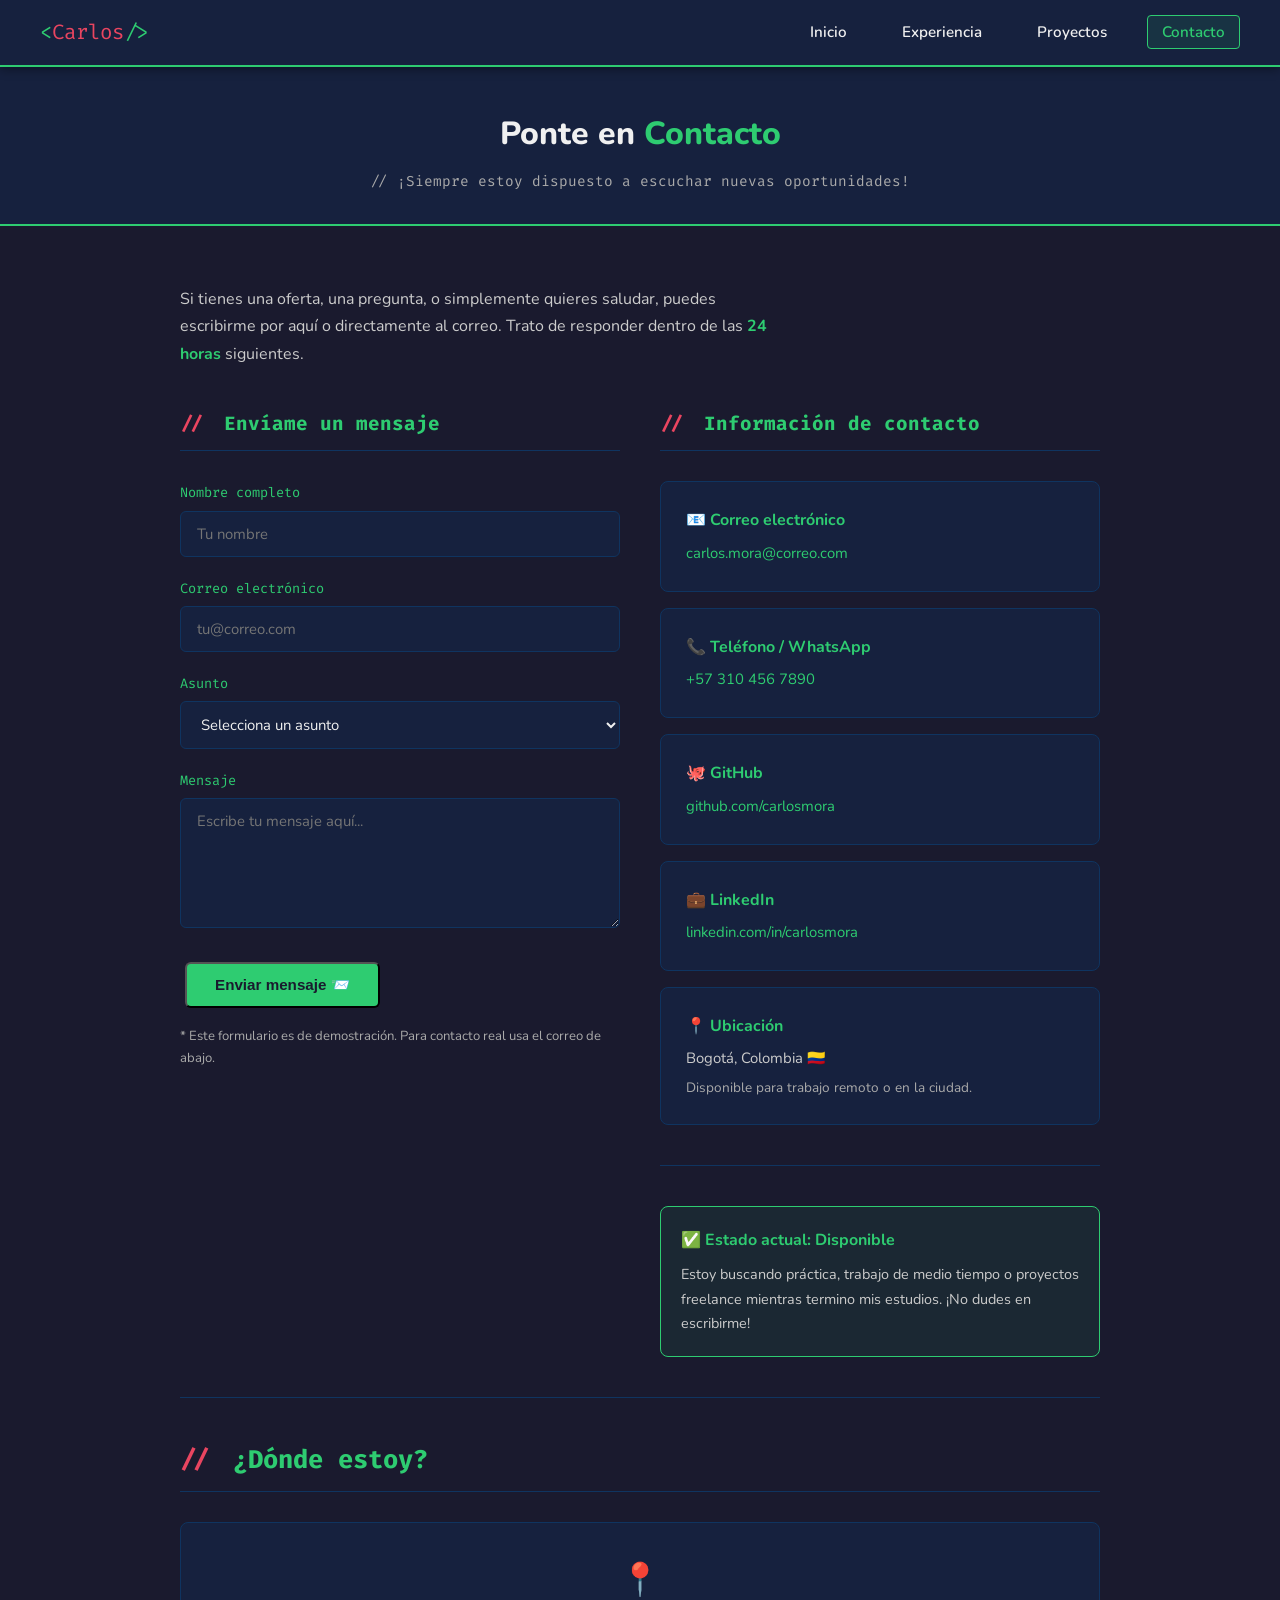
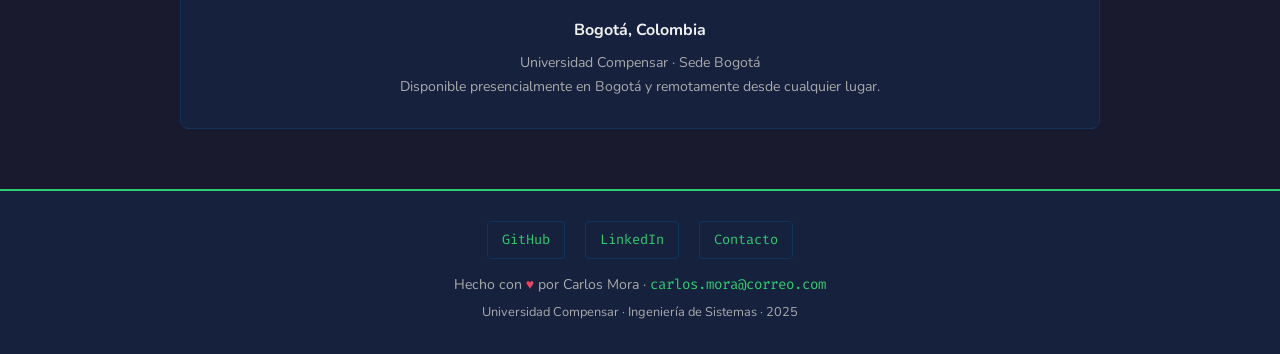
==== pages/contacto.html @ 98360e1f "primer commit" ====
<!DOCTYPE html>
<html lang="es">
<head>
  <meta charset="UTF-8" />
  <meta name="viewport" content="width=device-width, initial-scale=1.0" />
  <title>Carlos Mora | Contacto</title>
  <link rel="stylesheet" href="../css/styles.css" />
</head>
<body>

  <!-- ===== NAVEGACIÓN ===== -->
  <nav>
    <a href="../index.html" class="nav-logo">&lt;<span>Carlos</span>/&gt;</a>
    <ul>
      <li><a href="../index.html">Inicio</a></li>
      <li><a href="experiencia.html">Experiencia</a></li>
      <li><a href="proyectos.html">Proyectos</a></li>
      <li><a href="contacto.html" class="activo">Contacto</a></li>
    </ul>
  </nav>

  <!-- ===== ENCABEZADO ===== -->
  <div class="page-header">
    <h1>Ponte en <span>Contacto</span></h1>
    <p>// ¡Siempre estoy dispuesto a escuchar nuevas oportunidades!</p>
  </div>

  <section>

    <!-- Intro -->
    <p style="color:#cccccc; margin-bottom:40px; max-width:600px;">
      Si tienes una oferta, una pregunta, o simplemente quieres saludar, 
      puedes escribirme por aquí o directamente al correo. 
      Trato de responder dentro de las <strong style="color:var(--verde)">24 horas</strong> siguientes.
    </p>

    <!-- Layout de dos columnas -->
    <div style="display:grid; grid-template-columns:1fr 1fr; gap:40px; align-items:start;">

      <!-- ===== FORMULARIO ===== -->
      <div>
        <h2 class="seccion-titulo" style="font-size:1.2rem;"><span>//</span> Envíame un mensaje</h2>

        <div class="form-grupo">
          <label for="nombre">Nombre completo</label>
          <input type="text" id="nombre" name="nombre" placeholder="Tu nombre" />
        </div>

        <div class="form-grupo">
          <label for="correo">Correo electrónico</label>
          <input type="email" id="correo" name="correo" placeholder="tu@correo.com" />
        </div>

        <div class="form-grupo">
          <label for="asunto">Asunto</label>
          <select id="asunto" name="asunto">
            <option value="">Selecciona un asunto</option>
            <option value="trabajo">Oferta laboral</option>
            <option value="practica">Práctica / Pasantía</option>
            <option value="freelance">Proyecto freelance</option>
            <option value="otro">Otro</option>
          </select>
        </div>

        <div class="form-grupo">
          <label for="mensaje">Mensaje</label>
          <textarea id="mensaje" name="mensaje" placeholder="Escribe tu mensaje aquí..."></textarea>
        </div>

        <button class="btn" onclick="alert('¡Gracias por escribir! (Formulario de demostración)')">
          Enviar mensaje 📨
        </button>

        <p style="color:var(--gris); font-size:0.82rem; margin-top:12px;">
          * Este formulario es de demostración. Para contacto real usa el correo de abajo.
        </p>
      </div>

      <!-- ===== INFORMACIÓN DE CONTACTO ===== -->
      <div>
        <h2 class="seccion-titulo" style="font-size:1.2rem;"><span>//</span> Información de contacto</h2>

        <div class="card" style="margin-bottom:16px;">
          <h3 style="font-size:1rem;">📧 Correo electrónico</h3>
          <p style="margin-top:6px;">
            <a href="mailto:carlos.mora@correo.com" style="color:var(--verde); text-decoration:none;">
              carlos.mora@correo.com
            </a>
          </p>
        </div>

        <div class="card" style="margin-bottom:16px;">
          <h3 style="font-size:1rem;">📞 Teléfono / WhatsApp</h3>
          <p style="margin-top:6px;">
            <a href="tel:+573104567890" style="color:var(--verde); text-decoration:none;">
              +57 310 456 7890
            </a>
          </p>
        </div>

        <div class="card" style="margin-bottom:16px;">
          <h3 style="font-size:1rem;">🐙 GitHub</h3>
          <p style="margin-top:6px;">
            <a href="https://github.com/" target="_blank" style="color:var(--verde); text-decoration:none;">
              github.com/carlosmora
            </a>
          </p>
        </div>

        <div class="card" style="margin-bottom:16px;">
          <h3 style="font-size:1rem;">💼 LinkedIn</h3>
          <p style="margin-top:6px;">
            <a href="https://linkedin.com/" target="_blank" style="color:var(--verde); text-decoration:none;">
              linkedin.com/in/carlosmora
            </a>
          </p>
        </div>

        <div class="card">
          <h3 style="font-size:1rem;">📍 Ubicación</h3>
          <p style="margin-top:6px; color:#cccccc;">Bogotá, Colombia 🇨🇴</p>
          <p style="color:var(--gris); font-size:0.85rem; margin-top:4px;">
            Disponible para trabajo remoto o en la ciudad.
          </p>
        </div>

        <hr class="divisor" />

        <!-- Disponibilidad -->
        <div style="background-color:rgba(46,204,113,0.08); border:1px solid var(--verde); 
                    border-radius:8px; padding:20px; margin-top:10px;">
          <h3 style="color:var(--verde); margin-bottom:8px; font-size:1rem;">
            ✅ Estado actual: Disponible
          </h3>
          <p style="color:#cccccc; font-size:0.9rem;">
            Estoy buscando práctica, trabajo de medio tiempo o proyectos freelance 
            mientras termino mis estudios. ¡No dudes en escribirme!
          </p>
        </div>
      </div>

    </div>

    <hr class="divisor" />

    <!-- Sección de mapa (placeholder) -->
    <h2 class="seccion-titulo"><span>//</span> ¿Dónde estoy?</h2>
    <div style="background-color:var(--azul-medio); border:1px solid var(--azul-panel); 
                border-radius:8px; padding:30px; text-align:center; color:var(--gris);">
      <p style="font-size:2rem; margin-bottom:10px;">📍</p>
      <p><strong style="color:var(--blanco)">Bogotá, Colombia</strong></p>
      <p style="font-size:0.88rem; margin-top:6px;">
        Universidad Compensar · Sede Bogotá<br/>
        Disponible presencialmente en Bogotá y remotamente desde cualquier lugar.
      </p>
    </div>

  </section>

  <!-- ===== FOOTER ===== -->
  <footer>
    <div class="redes">
      <a href="https://github.com/" target="_blank">GitHub</a>
      <a href="https://linkedin.com/" target="_blank">LinkedIn</a>
      <a href="contacto.html">Contacto</a>
    </div>
    <p>Hecho con <span style="color:var(--acento)">♥</span> por Carlos Mora · 
       <span class="codigo text-verde">carlos.mora@correo.com</span>
    </p>
    <p style="margin-top:6px; font-size:0.8rem;">Universidad Compensar · Ingeniería de Sistemas · 2025</p>
  </footer>

</body>
</html>
---- css/styles.css ----
/* =============================================
   HOJA DE VIDA - Carlos Andrés Mora Rincón
   Estilos principales del sitio
   ============================================= */

/* Fuentes de Google */
@import url('https://fonts.googleapis.com/css2?family=Fira+Code:wght@300;400;500&family=Nunito:wght@300;400;600;700;800&display=swap');

/* Variables de color */
:root {
  --verde: #2ecc71;
  --verde-oscuro: #27ae60;
  --azul-oscuro: #1a1a2e;
  --azul-medio: #16213e;
  --azul-panel: #0f3460;
  --blanco: #f0f0f0;
  --gris: #aaaaaa;
  --acento: #e94560;
  --fuente-codigo: 'Fira Code', monospace;
  --fuente-texto: 'Nunito', sans-serif;
}

/* Reset básico */
* {
  margin: 0;
  padding: 0;
  box-sizing: border-box;
}

body {
  background-color: var(--azul-oscuro);
  color: var(--blanco);
  font-family: var(--fuente-texto);
  line-height: 1.7;
}

/* ---- BARRA DE NAVEGACIÓN ---- */
nav {
  background-color: var(--azul-medio);
  padding: 15px 40px;
  display: flex;
  justify-content: space-between;
  align-items: center;
  position: sticky;
  top: 0;
  z-index: 100;
  border-bottom: 2px solid var(--verde);
  box-shadow: 0 2px 10px rgba(0,0,0,0.4);
}

.nav-logo {
  font-family: var(--fuente-codigo);
  font-size: 1.3rem;
  color: var(--verde);
  text-decoration: none;
}

.nav-logo span {
  color: var(--acento);
}

nav ul {
  list-style: none;
  display: flex;
  gap: 25px;
}

nav ul li a {
  color: var(--blanco);
  text-decoration: none;
  font-size: 0.95rem;
  font-weight: 600;
  padding: 6px 14px;
  border-radius: 4px;
  transition: all 0.3s ease;
  border: 1px solid transparent;
}

nav ul li a:hover,
nav ul li a.activo {
  color: var(--verde);
  border-color: var(--verde);
  background-color: rgba(46, 204, 113, 0.1);
}

/* ---- HERO / ENCABEZADO PRINCIPAL ---- */
.hero {
  background: linear-gradient(135deg, var(--azul-medio) 0%, var(--azul-panel) 100%);
  padding: 80px 40px;
  text-align: center;
  border-bottom: 3px solid var(--verde);
  position: relative;
  overflow: hidden;
}

.hero::before {
  content: '</>';
  font-family: var(--fuente-codigo);
  font-size: 15rem;
  color: rgba(46, 204, 113, 0.04);
  position: absolute;
  top: -20px;
  right: -30px;
  pointer-events: none;
}

.hero-foto {
  width: 150px;
  height: 150px;
  border-radius: 50%;
  border: 4px solid var(--verde);
  object-fit: cover;
  margin-bottom: 20px;
  box-shadow: 0 0 25px rgba(46, 204, 113, 0.4);
}

.hero h1 {
  font-size: 2.5rem;
  font-weight: 800;
  margin-bottom: 8px;
}

.hero h1 span {
  color: var(--verde);
}

.hero .subtitulo {
  font-family: var(--fuente-codigo);
  color: var(--acento);
  font-size: 1.1rem;
  margin-bottom: 15px;
}

.hero p.descripcion {
  max-width: 600px;
  margin: 0 auto 30px;
  color: var(--gris);
  font-size: 1rem;
}

.btn {
  display: inline-block;
  padding: 12px 28px;
  background-color: var(--verde);
  color: var(--azul-oscuro);
  text-decoration: none;
  border-radius: 6px;
  font-weight: 700;
  font-size: 0.95rem;
  transition: all 0.3s ease;
  margin: 5px;
}

.btn:hover {
  background-color: var(--verde-oscuro);
  transform: translateY(-2px);
  box-shadow: 0 5px 15px rgba(46,204,113,0.3);
}

.btn-outline {
  background-color: transparent;
  border: 2px solid var(--verde);
  color: var(--verde);
}

.btn-outline:hover {
  background-color: var(--verde);
  color: var(--azul-oscuro);
}

/* ---- SECCIONES GENERALES ---- */
section {
  padding: 60px 40px;
  max-width: 1000px;
  margin: 0 auto;
}

.seccion-titulo {
  font-family: var(--fuente-codigo);
  font-size: 1.6rem;
  color: var(--verde);
  margin-bottom: 30px;
  padding-bottom: 10px;
  border-bottom: 1px solid var(--azul-panel);
}

.seccion-titulo span {
  color: var(--acento);
  margin-right: 8px;
}

/* ---- TARJETAS ---- */
.card {
  background-color: var(--azul-medio);
  border: 1px solid var(--azul-panel);
  border-radius: 8px;
  padding: 25px;
  margin-bottom: 20px;
  transition: border-color 0.3s ease;
}

.card:hover {
  border-color: var(--verde);
}

.card h3 {
  color: var(--verde);
  margin-bottom: 6px;
  font-size: 1.1rem;
}

.card .institucion {
  font-family: var(--fuente-codigo);
  color: var(--acento);
  font-size: 0.85rem;
  margin-bottom: 10px;
}

.card .periodo {
  font-size: 0.82rem;
  color: var(--gris);
  margin-bottom: 10px;
}

.card p {
  color: #cccccc;
  font-size: 0.93rem;
}

/* ---- TABLA DE HABILIDADES ---- */
.tabla-habilidades {
  width: 100%;
  border-collapse: collapse;
  margin-top: 20px;
  font-size: 0.92rem;
}

.tabla-habilidades thead {
  background-color: var(--azul-panel);
}

.tabla-habilidades th {
  padding: 12px 16px;
  text-align: left;
  color: var(--verde);
  font-family: var(--fuente-codigo);
  font-weight: 500;
  border-bottom: 2px solid var(--verde);
}

.tabla-habilidades td {
  padding: 11px 16px;
  border-bottom: 1px solid var(--azul-panel);
  color: #cccccc;
}

.tabla-habilidades tr:hover td {
  background-color: rgba(46, 204, 113, 0.05);
}

.nivel-barra {
  height: 8px;
  background-color: var(--azul-panel);
  border-radius: 4px;
  overflow: hidden;
  width: 150px;
}

.nivel-fill {
  height: 100%;
  background: linear-gradient(90deg, var(--verde), var(--verde-oscuro));
  border-radius: 4px;
}

/* ---- DATOS PERSONALES ---- */
.datos-grid {
  display: grid;
  grid-template-columns: 1fr 1fr;
  gap: 16px;
  margin-top: 20px;
}

.dato-item {
  background-color: var(--azul-medio);
  border: 1px solid var(--azul-panel);
  border-radius: 6px;
  padding: 16px 20px;
  display: flex;
  align-items: center;
  gap: 14px;
}

.dato-icono {
  font-size: 1.4rem;
  flex-shrink: 0;
}

.dato-label {
  font-size: 0.75rem;
  color: var(--gris);
  font-family: var(--fuente-codigo);
  text-transform: uppercase;
  letter-spacing: 0.5px;
}

.dato-valor {
  font-size: 0.93rem;
  color: var(--blanco);
  font-weight: 600;
}

/* ---- IDIOMAS ---- */
.idiomas-lista {
  display: flex;
  gap: 20px;
  flex-wrap: wrap;
  margin-top: 20px;
}

.idioma-card {
  background-color: var(--azul-medio);
  border: 1px solid var(--azul-panel);
  border-radius: 8px;
  padding: 20px 30px;
  text-align: center;
  min-width: 140px;
}

.idioma-card .bandera {
  font-size: 2.5rem;
  display: block;
  margin-bottom: 8px;
}

.idioma-card .nombre {
  font-weight: 700;
  display: block;
  margin-bottom: 4px;
}

.idioma-card .nivel-texto {
  font-family: var(--fuente-codigo);
  font-size: 0.8rem;
  color: var(--verde);
}

/* ---- HOBBIES ---- */
.hobbies-grid {
  display: flex;
  flex-wrap: wrap;
  gap: 12px;
  margin-top: 20px;
}

.hobby-tag {
  background-color: var(--azul-panel);
  color: var(--blanco);
  padding: 8px 18px;
  border-radius: 20px;
  font-size: 0.88rem;
  border: 1px solid transparent;
  transition: border-color 0.3s ease, color 0.3s ease;
}

.hobby-tag:hover {
  border-color: var(--verde);
  color: var(--verde);
}

/* ---- FOOTER ---- */
footer {
  background-color: var(--azul-medio);
  border-top: 2px solid var(--verde);
  text-align: center;
  padding: 30px 20px;
  color: var(--gris);
  font-size: 0.88rem;
}

footer a {
  color: var(--verde);
  text-decoration: none;
}

footer .redes {
  display: flex;
  justify-content: center;
  gap: 20px;
  margin-bottom: 14px;
}

footer .redes a {
  font-family: var(--fuente-codigo);
  font-size: 0.85rem;
  padding: 6px 14px;
  border: 1px solid var(--azul-panel);
  border-radius: 4px;
  transition: border-color 0.3s, color 0.3s;
}

footer .redes a:hover {
  border-color: var(--verde);
}

/* ---- DIVISORES ---- */
hr.divisor {
  border: none;
  border-top: 1px solid var(--azul-panel);
  margin: 40px 0;
}

/* ---- BADGE DE TECNOLOGÍA ---- */
.tech-badges {
  display: flex;
  flex-wrap: wrap;
  gap: 8px;
  margin-top: 10px;
}

.badge {
  background-color: rgba(46, 204, 113, 0.12);
  color: var(--verde);
  border: 1px solid rgba(46,204,113,0.3);
  padding: 4px 12px;
  border-radius: 4px;
  font-family: var(--fuente-codigo);
  font-size: 0.8rem;
}

/* ---- PÁGINA INTERNA (PROYECTOS, CONTACTO, ETC.) ---- */
.page-header {
  background: var(--azul-medio);
  padding: 40px 40px 30px;
  border-bottom: 2px solid var(--verde);
  text-align: center;
}

.page-header h1 {
  font-size: 2rem;
  font-weight: 800;
}

.page-header h1 span {
  color: var(--verde);
}

.page-header p {
  color: var(--gris);
  font-family: var(--fuente-codigo);
  font-size: 0.9rem;
  margin-top: 8px;
}

/* ---- PROYECTOS ---- */
.proyecto-card {
  background-color: var(--azul-medio);
  border: 1px solid var(--azul-panel);
  border-radius: 8px;
  padding: 25px;
  margin-bottom: 20px;
  transition: border-color 0.3s;
}

.proyecto-card:hover {
  border-color: var(--verde);
}

.proyecto-card h3 {
  color: var(--verde);
  font-size: 1.15rem;
  margin-bottom: 8px;
}

.proyecto-card .tipo {
  font-family: var(--fuente-codigo);
  color: var(--acento);
  font-size: 0.8rem;
  margin-bottom: 12px;
}

.proyecto-card p {
  color: #cccccc;
  font-size: 0.92rem;
  margin-bottom: 14px;
}

/* ---- FORMULARIO DE CONTACTO ---- */
.form-grupo {
  margin-bottom: 20px;
}

.form-grupo label {
  display: block;
  margin-bottom: 6px;
  font-family: var(--fuente-codigo);
  font-size: 0.85rem;
  color: var(--verde);
}

.form-grupo input,
.form-grupo textarea,
.form-grupo select {
  width: 100%;
  padding: 12px 16px;
  background-color: var(--azul-medio);
  border: 1px solid var(--azul-panel);
  border-radius: 6px;
  color: var(--blanco);
  font-family: var(--fuente-texto);
  font-size: 0.93rem;
  transition: border-color 0.3s;
}

.form-grupo input:focus,
.form-grupo textarea:focus {
  outline: none;
  border-color: var(--verde);
}

.form-grupo textarea {
  min-height: 130px;
  resize: vertical;
}

/* ---- UTILIDADES ---- */
.text-verde { color: var(--verde); }
.text-acento { color: var(--acento); }
.text-gris { color: var(--gris); }
.mt-20 { margin-top: 20px; }
.mb-20 { margin-bottom: 20px; }
.codigo { font-family: var(--fuente-codigo); }

/* ---- RESPONSIVE BÁSICO ---- */
@media (max-width: 700px) {
  nav {
    flex-direction: column;
    gap: 15px;
    padding: 15px 20px;
  }

  nav ul {
    gap: 10px;
    flex-wrap: wrap;
    justify-content: center;
  }

  .hero {
    padding: 50px 20px;
  }

  .hero h1 {
    font-size: 1.8rem;
  }

  section {
    padding: 40px 20px;
  }

  .datos-grid {
    grid-template-columns: 1fr;
  }
}
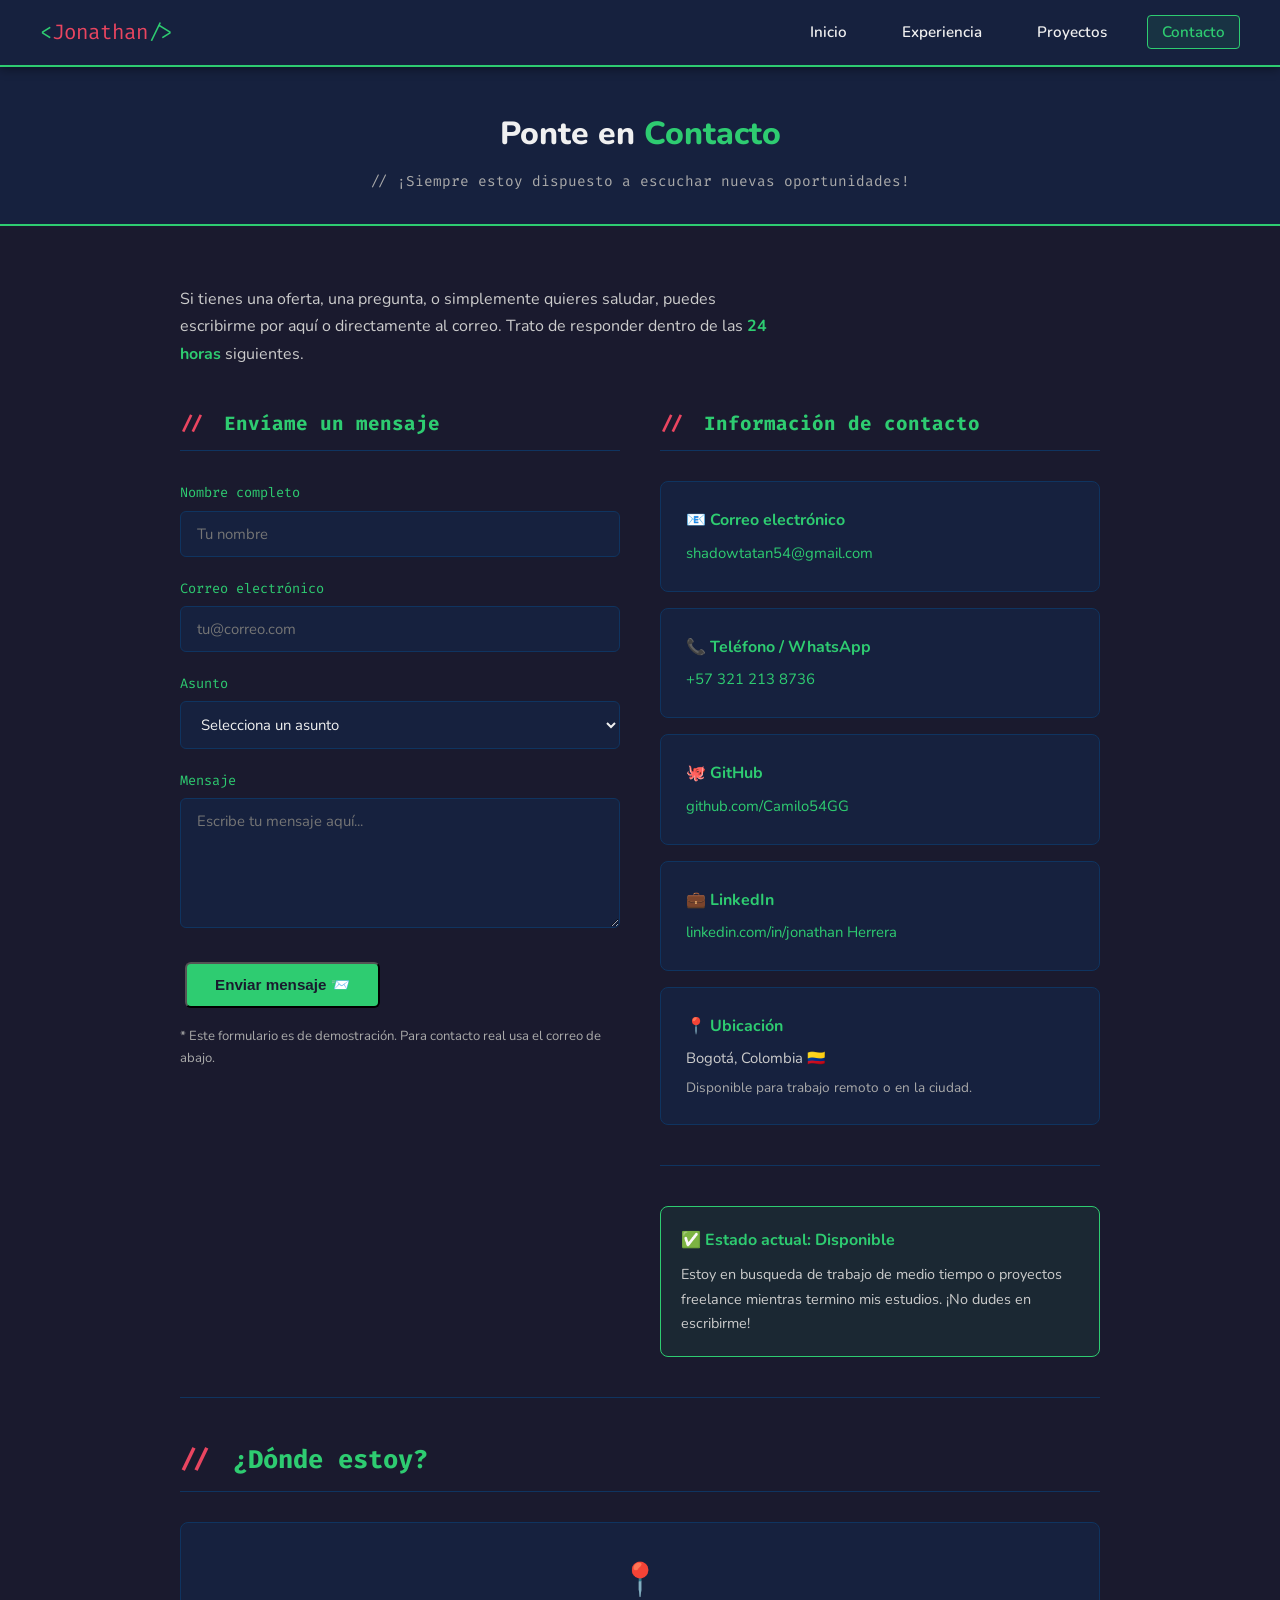
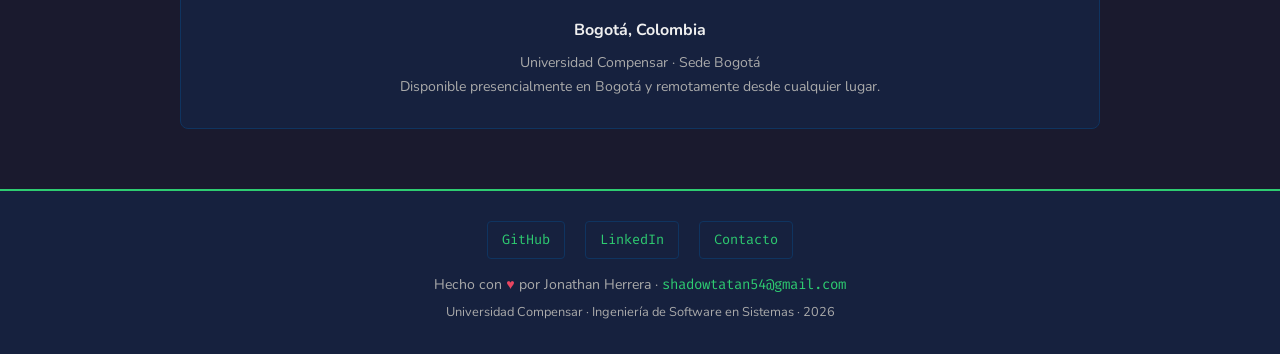
==== commit c7196da6: "Update contacto.html" ====
--- a/pages/contacto.html
+++ b/pages/contacto.html
@@ -3,14 +3,14 @@
 <head>
   <meta charset="UTF-8" />
   <meta name="viewport" content="width=device-width, initial-scale=1.0" />
-  <title>Carlos Mora | Contacto</title>
+  <title>Jonathan Herrera | Contacto</title>
   <link rel="stylesheet" href="../css/styles.css" />
 </head>
 <body>
 
   <!-- ===== NAVEGACIÓN ===== -->
   <nav>
-    <a href="../index.html" class="nav-logo">&lt;<span>Carlos</span>/&gt;</a>
+    <a href="../index.html" class="nav-logo">&lt;<span>Jonathan</span>/&gt;</a>
     <ul>
       <li><a href="../index.html">Inicio</a></li>
       <li><a href="experiencia.html">Experiencia</a></li>
@@ -37,7 +37,7 @@
     <!-- Layout de dos columnas -->
     <div style="display:grid; grid-template-columns:1fr 1fr; gap:40px; align-items:start;">
 
-      <!-- ===== FORMULARIO ===== -->
+      <!--  FORMULARIO -->
       <div>
         <h2 class="seccion-titulo" style="font-size:1.2rem;"><span>//</span> Envíame un mensaje</h2>
 
@@ -76,15 +76,15 @@
         </p>
       </div>
 
-      <!-- ===== INFORMACIÓN DE CONTACTO ===== -->
+      <!-- INFORMACIÓN DE CONTACTO -->
       <div>
         <h2 class="seccion-titulo" style="font-size:1.2rem;"><span>//</span> Información de contacto</h2>
 
         <div class="card" style="margin-bottom:16px;">
           <h3 style="font-size:1rem;">📧 Correo electrónico</h3>
           <p style="margin-top:6px;">
-            <a href="mailto:carlos.mora@correo.com" style="color:var(--verde); text-decoration:none;">
-              carlos.mora@correo.com
+            <a href="mailto:shadowtatan54@gmail.com" style="color:var(--verde); text-decoration:none;">
+              shadowtatan54@gmail.com
             </a>
           </p>
         </div>
@@ -92,8 +92,8 @@
         <div class="card" style="margin-bottom:16px;">
           <h3 style="font-size:1rem;">📞 Teléfono / WhatsApp</h3>
           <p style="margin-top:6px;">
-            <a href="tel:+573104567890" style="color:var(--verde); text-decoration:none;">
-              +57 310 456 7890
+            <a href="tel:+57321 2138736" style="color:var(--verde); text-decoration:none;">
+              +57 321 213 8736
             </a>
           </p>
         </div>
@@ -102,7 +102,7 @@
           <h3 style="font-size:1rem;">🐙 GitHub</h3>
           <p style="margin-top:6px;">
             <a href="https://github.com/" target="_blank" style="color:var(--verde); text-decoration:none;">
-              github.com/carlosmora
+              github.com/Camilo54GG
             </a>
           </p>
         </div>
@@ -111,7 +111,7 @@
           <h3 style="font-size:1rem;">💼 LinkedIn</h3>
           <p style="margin-top:6px;">
             <a href="https://linkedin.com/" target="_blank" style="color:var(--verde); text-decoration:none;">
-              linkedin.com/in/carlosmora
+              linkedin.com/in/jonathan Herrera
             </a>
           </p>
         </div>
@@ -133,7 +133,7 @@
             ✅ Estado actual: Disponible
           </h3>
           <p style="color:#cccccc; font-size:0.9rem;">
-            Estoy buscando práctica, trabajo de medio tiempo o proyectos freelance 
+            Estoy en busqueda de trabajo de medio tiempo o proyectos freelance 
             mientras termino mis estudios. ¡No dudes en escribirme!
           </p>
         </div>
@@ -157,17 +157,17 @@
 
   </section>
 
-  <!-- ===== FOOTER ===== -->
+  <!-- FOOTER  -->
   <footer>
     <div class="redes">
       <a href="https://github.com/" target="_blank">GitHub</a>
       <a href="https://linkedin.com/" target="_blank">LinkedIn</a>
       <a href="contacto.html">Contacto</a>
     </div>
-    <p>Hecho con <span style="color:var(--acento)">♥</span> por Carlos Mora · 
-       <span class="codigo text-verde">carlos.mora@correo.com</span>
+    <p>Hecho con <span style="color:var(--acento)">♥</span> por Jonathan Herrera · 
+       <span class="codigo text-verde">shadowtatan54@gmail.com</span>
     </p>
-    <p style="margin-top:6px; font-size:0.8rem;">Universidad Compensar · Ingeniería de Sistemas · 2025</p>
+    <p style="margin-top:6px; font-size:0.8rem;">Universidad Compensar · Ingeniería de Software en Sistemas · 2026</p>
   </footer>
 
 </body>
